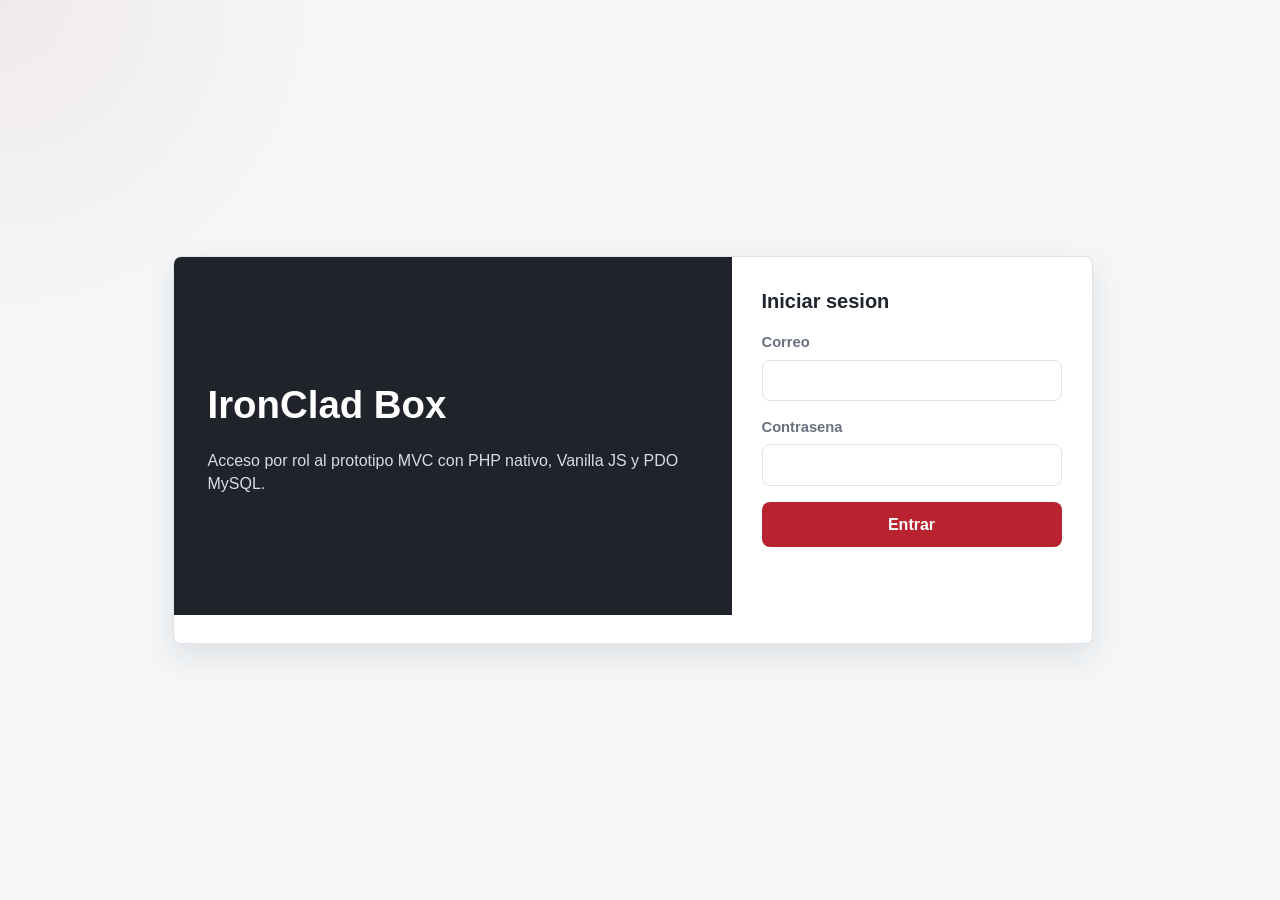
==== 3.Codigo/IRONBOX V1.0.0/views/index.html @ d188fbdb "Prepara IronClad Box para MySQL y despliegue" ====
<!doctype html>
<html lang="es">
<head>
    <meta charset="utf-8">
    <meta name="viewport" content="width=device-width, initial-scale=1">
    <title>IronClad Box | Inicio</title>
    <link rel="stylesheet" href="../assets/css/nav.css">
    <style>
        :root {
            --bg: #f4f6f8;
            --panel: #ffffff;
            --ink: #1f252c;
            --muted: #68717d;
            --line: #dce2e8;
            --brand: #b8232f;
            --brand-dark: #8e1923;
        }

        * {
            box-sizing: border-box;
        }

        body {
            margin: 0;
            background: var(--bg);
            color: var(--ink);
            font-family: Arial, Helvetica, sans-serif;
            line-height: 1.45;
        }

        header {
            background: #20242a;
            color: #fff;
            padding: 24px clamp(16px, 4vw, 48px);
        }

        header h1 {
            margin: 0;
            font-size: clamp(1.45rem, 2.4vw, 2.15rem);
            letter-spacing: 0;
        }

        header p {
            margin: 8px 0 0;
            max-width: 760px;
            color: #d6dce3;
        }

        main {
            width: min(1180px, calc(100% - 32px));
            margin: 24px auto 42px;
            display: grid;
            gap: 22px;
        }

        .panel {
            min-width: 0;
            background: var(--panel);
            border: 1px solid var(--line);
            border-radius: 8px;
            box-shadow: 0 6px 18px rgba(31, 35, 40, 0.06);
        }

        .panel-header {
            padding: 18px 20px 12px;
            border-bottom: 1px solid var(--line);
        }

        .panel-header h2 {
            margin: 0;
            font-size: 1.05rem;
            letter-spacing: 0;
        }

        .flow {
            padding: 18px 20px 20px;
            display: grid;
            grid-template-columns: repeat(auto-fit, minmax(240px, 1fr));
            gap: 14px;
        }

        .role-card {
            display: grid;
            align-content: start;
            gap: 12px;
            min-height: 230px;
            border: 1px solid var(--line);
            border-radius: 8px;
            padding: 16px;
            background: #fff;
        }

        .role-card h3 {
            margin: 0;
            font-size: 1rem;
        }

        .role-card p {
            margin: 0;
            color: var(--muted);
            font-size: 0.92rem;
        }

        .module-list {
            display: grid;
            gap: 8px;
            margin-top: 4px;
        }

        .module-link {
            display: flex;
            align-items: center;
            justify-content: space-between;
            gap: 12px;
            color: var(--ink);
            text-decoration: none;
            border: 1px solid var(--line);
            border-radius: 8px;
            padding: 10px 12px;
            font-weight: 700;
            background: #f9fafb;
        }

        .module-link:hover,
        .module-link:focus {
            border-color: var(--brand);
            color: var(--brand-dark);
            outline: none;
        }

        .module-link span {
            color: var(--muted);
            font-weight: 400;
            font-size: 0.86rem;
        }

        .architecture-grid {
            padding: 18px 20px 20px;
            display: grid;
            grid-template-columns: repeat(4, minmax(0, 1fr));
            gap: 14px;
        }

        .pattern-card {
            border: 1px solid var(--line);
            border-radius: 8px;
            background: #f9fafb;
            padding: 16px;
            display: grid;
            gap: 8px;
            align-content: start;
            min-height: 156px;
        }

        .pattern-card h3 {
            margin: 0;
            font-size: 0.98rem;
            color: var(--brand-dark);
        }

        .pattern-card p {
            margin: 0;
            color: var(--muted);
            font-size: 0.9rem;
        }

        .pattern-card code {
            color: var(--ink);
            font-size: 0.86rem;
            word-break: break-word;
        }

        @media (max-width: 980px) {
            .architecture-grid {
                grid-template-columns: repeat(2, minmax(0, 1fr));
            }
        }

        @media (max-width: 620px) {
            main {
                width: min(100% - 24px, 1180px);
            }

            .architecture-grid {
                grid-template-columns: 1fr;
            }

            .role-card {
                min-height: 0;
            }
        }
    </style>
    <link rel="stylesheet" href="../assets/css/app.css">
</head>
<body>
    <header>
        <h1>Panel de navegacion del MVP</h1>
        <p>Sesion activa: <strong id="sessionUserName">-</strong> · <span id="sessionUserRole">-</span></p>
    </header>

    <main>
        <section class="panel" aria-labelledby="modules-title">
            <div class="panel-header">
                <h2 id="modules-title">Modulos disponibles</h2>
            </div>

            <div class="flow">
                <article class="role-card" data-roles="Administrador">
                    <h3>Administrador</h3>
                    <p>Configura cuentas, membresias, agenda de clases y reportes.</p>
                    <div class="module-list">
                        <a class="module-link" href="gestion_usuarios.html">Usuarios</a>
                        <a class="module-link" href="gestion_membresias.html">Membresias</a>
                        <a class="module-link" href="gestion_clases.html">Clases</a>
                        <a class="module-link" href="reportes_admin.html">Reportes</a>
                    </div>
                </article>

                <article class="role-card" data-roles="Entrenador">
                    <h3>Entrenador</h3>
                    <p>Gestiona las clases disponibles del box.</p>
                    <div class="module-list">
                        <a class="module-link" href="gestion_clases.html">Clases</a>
                    </div>
                </article>

                <article class="role-card" data-roles="Atleta">
                    <h3>Atleta</h3>
                    <p>Consulta clases disponibles y administra su membresia.</p>
                    <div class="module-list">
                        <a class="module-link" href="reservas_atleta.html">Clases</a>
                        <a class="module-link" href="membresia_atleta.html">Mi membresia</a>
                    </div>
                </article>
            </div>
        </section>

        <section class="panel" aria-labelledby="architecture-title" data-roles="Administrador">
            <div class="panel-header">
                <h2 id="architecture-title">Evidencia tecnica del prototipo</h2>
            </div>

            <div class="architecture-grid">
                <article class="pattern-card">
                    <h3>MVC por capas</h3>
                    <p>Las vistas HTML/JS consumen controladores PHP, que delegan reglas a servicios y persistencia a DAO.</p>
                    <code>View -> Controller -> Service -> DAO</code>
                </article>

                <article class="pattern-card">
                    <h3>Builder</h3>
                    <p>Construccion validada de entidades complejas como Usuario, Clase, Membresia, Progreso y Reporte.</p>
                    <code>Service -> Builder -> Entidad valida</code>
                </article>

                <article class="pattern-card">
                    <h3>DAO / Repository</h3>
                    <p>El SQL se mantiene aislado en repositorios con PDO sobre MySQL, listo para despliegue.</p>
                    <code>DAO -> PDO -> MySQL</code>
                </article>

                <article class="pattern-card">
                    <h3>Sesion y roles</h3>
                    <p>AuthController y Auth.php validan login, estado activo y permisos; nav.js solo renderiza el menu.</p>
                    <code>correo + contrasena -> rol</code>
                </article>
            </div>
        </section>
    </main>

    <script src="../assets/js/nav.js"></script>
</body>
</html>
---- 3.Codigo/IRONBOX V1.0.0/assets/css/nav.css ----
.app-nav {
    position: sticky;
    top: 0;
    z-index: 20;
    background: #15191f;
    color: #fff;
    border-bottom: 1px solid rgba(255, 255, 255, 0.12);
    box-shadow: 0 6px 18px rgba(15, 20, 25, 0.18);
}

[data-roles][hidden],
body:not([data-rol]) [data-roles] {
    display: none !important;
}

.app-nav-inner {
    width: min(1180px, calc(100% - 32px));
    margin: 0 auto;
    padding: 10px 0;
    display: flex;
    align-items: center;
    justify-content: space-between;
    gap: 18px;
}

.app-nav-brand {
    display: inline-flex;
    align-items: center;
    gap: 10px;
    color: #fff;
    text-decoration: none;
    font-weight: 700;
    white-space: nowrap;
}

.app-nav-mark {
    width: 30px;
    height: 30px;
    border-radius: 8px;
    display: inline-grid;
    place-items: center;
    background: #b8232f;
    color: #fff;
    font-size: 0.82rem;
    line-height: 1;
}

.app-nav-groups {
    display: flex;
    align-items: stretch;
    justify-content: flex-end;
    gap: 12px;
    flex-wrap: wrap;
}

.app-nav-group {
    display: flex;
    align-items: center;
    gap: 6px;
    flex-wrap: wrap;
}

.app-nav-role {
    color: #aeb7c2;
    font-size: 0.76rem;
    font-weight: 700;
    text-transform: uppercase;
    letter-spacing: 0.04em;
    margin-right: 2px;
}

.app-nav-link {
    appearance: none;
    font-family: inherit;
    color: #f5f7fa;
    text-decoration: none;
    background: transparent;
    font-size: 0.9rem;
    border: 1px solid transparent;
    border-radius: 8px;
    padding: 7px 9px;
    line-height: 1.15;
    cursor: pointer;
}

.app-nav-link:hover,
.app-nav-link:focus {
    border-color: rgba(255, 255, 255, 0.28);
    background: rgba(255, 255, 255, 0.08);
    outline: none;
}

.app-nav-link.is-active {
    background: #fff;
    color: #20242a;
    border-color: #fff;
}

@media (max-width: 860px) {
    .app-nav-inner {
        align-items: flex-start;
        flex-direction: column;
        gap: 10px;
    }

    .app-nav-groups {
        width: 100%;
        justify-content: flex-start;
    }

    .app-nav-group {
        width: 100%;
    }

    .app-nav-role {
        width: 86px;
    }
}

@media (max-width: 520px) {
    .app-nav-inner {
        width: min(100% - 24px, 1180px);
    }

    .app-nav-link {
        padding: 7px 8px;
        font-size: 0.84rem;
    }
}
---- 3.Codigo/IRONBOX V1.0.0/assets/css/app.css ----
html {
    scrollbar-gutter: stable;
}

body {
    background:
        radial-gradient(circle at top left, rgba(184, 35, 47, 0.06), transparent 320px),
        var(--bg, #f4f6f8) !important;
    text-rendering: optimizeLegibility;
}

header {
    box-shadow: 0 10px 24px rgba(18, 24, 31, 0.12);
}

main {
    padding-bottom: 28px;
}

.panel {
    overflow: hidden;
    border-color: rgba(155, 168, 182, 0.38) !important;
    box-shadow: 0 10px 26px rgba(31, 37, 44, 0.07) !important;
}

.panel-header {
    background: linear-gradient(180deg, #ffffff 0%, #fbfcfd 100%);
}

.panel-header h2 {
    color: var(--ink, #1f252c);
}

input,
select,
textarea {
    min-height: 40px;
    border: 1px solid var(--line, #dce2e8);
    border-radius: 8px;
    background: #fff;
    color: var(--ink, #1f252c);
    transition: border-color 0.16s ease, box-shadow 0.16s ease, background-color 0.16s ease;
}

textarea {
    min-height: 96px;
    resize: vertical;
}

input:focus,
select:focus,
textarea:focus {
    border-color: var(--focus, #1f6feb) !important;
    box-shadow: 0 0 0 3px rgba(31, 111, 235, 0.14);
    outline: none;
}

button,
.primary,
.secondary,
.danger,
.module-link {
    transition: transform 0.14s ease, border-color 0.16s ease, background-color 0.16s ease, color 0.16s ease, box-shadow 0.16s ease;
}

button:hover,
.primary:hover,
.secondary:hover,
.danger:hover,
.module-link:hover {
    transform: translateY(-1px);
}

button:active,
.primary:active,
.secondary:active,
.danger:active,
.module-link:active {
    transform: translateY(0);
}

.primary {
    box-shadow: 0 8px 16px rgba(184, 35, 47, 0.18);
}

.secondary {
    background: #fff !important;
}

.status:not(:empty),
.empty {
    border-radius: 8px;
}

.table-wrap {
    border-radius: 8px;
    border: 1px solid var(--line, #dce2e8);
    overflow: auto;
}

table {
    width: 100%;
    border-collapse: collapse;
}

th {
    background: #f8fafc;
    color: var(--ink, #1f252c);
    font-size: 0.82rem;
    text-transform: uppercase;
    letter-spacing: 0.03em;
}

td,
th {
    vertical-align: top;
}

tbody tr:hover {
    background: #fbfcfd;
}

.chart-wrap,
.metrics,
.athlete-box,
.summary,
.message-list {
    border-radius: 8px;
}

.tag,
.badge {
    border-radius: 999px;
    font-weight: 700;
}

@media (max-width: 720px) {
    header {
        padding-left: 18px !important;
        padding-right: 18px !important;
    }

    main {
        width: min(100% - 24px, 1180px) !important;
        margin-top: 18px !important;
    }

    .panel-header {
        padding: 16px !important;
    }

    .actions {
        align-items: stretch !important;
        flex-direction: column !important;
    }

    .actions button,
    .actions a,
    .primary,
    .secondary,
    .danger {
        width: 100%;
        justify-content: center;
    }
}
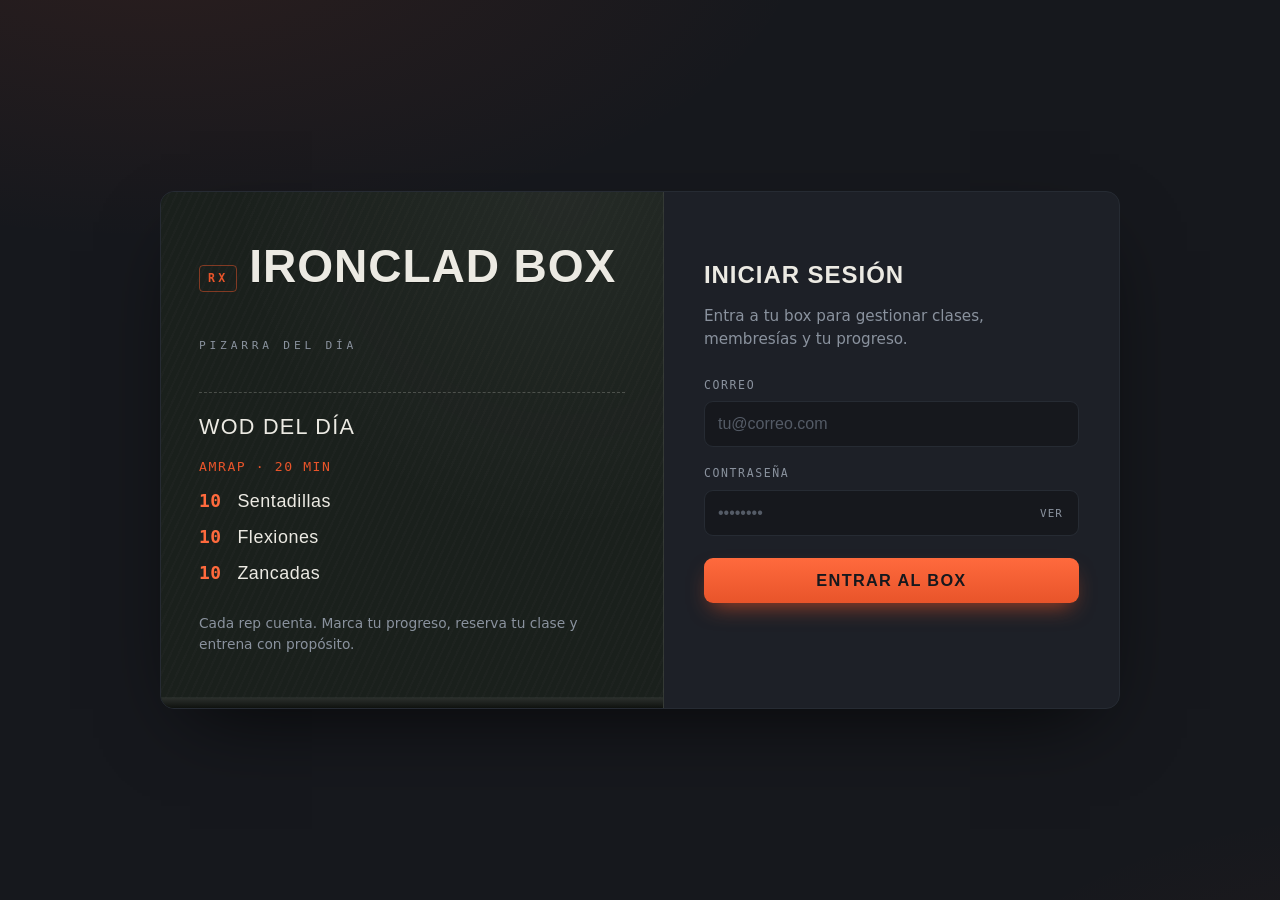
==== commit f21abcdf: "Cambios usabilidad" ====
--- a/3.Codigo/IRONBOX V1.0.0/views/index.html
+++ b/3.Codigo/IRONBOX V1.0.0/views/index.html
@@ -194,7 +194,7 @@
 </head>
 <body>
     <header>
-        <h1>Panel de navegacion del MVP</h1>
+        <h1>Inicio</h1>
         <p>Sesion activa: <strong id="sessionUserName">-</strong> · <span id="sessionUserRole">-</span></p>
     </header>
 
@@ -218,18 +218,22 @@
 
                 <article class="role-card" data-roles="Entrenador">
                     <h3>Entrenador</h3>
-                    <p>Gestiona las clases disponibles del box.</p>
+                    <p>Programa las clases del box, registra el progreso de los atletas y comunicate con ellos.</p>
                     <div class="module-list">
                         <a class="module-link" href="gestion_clases.html">Clases</a>
+                        <a class="module-link" href="seguimiento_progreso.html">Progreso</a>
+                        <a class="module-link" href="comunicacion_entrenador.html">Comunicacion</a>
                     </div>
                 </article>
 
                 <article class="role-card" data-roles="Atleta">
                     <h3>Atleta</h3>
-                    <p>Consulta clases disponibles y administra su membresia.</p>
+                    <p>Reserva tus clases, sigue tu progreso, gestiona tu membresia y revisa tus mensajes.</p>
                     <div class="module-list">
                         <a class="module-link" href="reservas_atleta.html">Clases</a>
+                        <a class="module-link" href="progreso_atleta.html">Mi progreso</a>
                         <a class="module-link" href="membresia_atleta.html">Mi membresia</a>
+                        <a class="module-link" href="bandeja_atleta.html">Mensajes</a>
                     </div>
                 </article>
             </div>
--- a/3.Codigo/IRONBOX V1.0.0/assets/css/nav.css
+++ b/3.Codigo/IRONBOX V1.0.0/assets/css/nav.css
@@ -2,10 +2,11 @@
     position: sticky;
     top: 0;
     z-index: 20;
-    background: #15191f;
-    color: #fff;
-    border-bottom: 1px solid rgba(255, 255, 255, 0.12);
-    box-shadow: 0 6px 18px rgba(15, 20, 25, 0.18);
+    background: #101216;
+    color: #eceae3;
+    border-bottom: 1px solid rgba(232, 84, 42, 0.35);
+    box-shadow: 0 10px 26px rgba(0, 0, 0, 0.45);
+    font-family: "Inter", system-ui, Arial, sans-serif;
 }
 
 [data-roles][hidden],
@@ -27,9 +28,12 @@
     display: inline-flex;
     align-items: center;
     gap: 10px;
-    color: #fff;
+    color: #eceae3;
     text-decoration: none;
-    font-weight: 700;
+    font-family: "Oswald", sans-serif;
+    font-weight: 600;
+    letter-spacing: 0.04em;
+    text-transform: uppercase;
     white-space: nowrap;
 }
 
@@ -39,9 +43,11 @@
     border-radius: 8px;
     display: inline-grid;
     place-items: center;
-    background: #b8232f;
-    color: #fff;
-    font-size: 0.82rem;
+    background: linear-gradient(180deg, #ff6a3d, #e8542a);
+    color: #16181d;
+    font-family: "JetBrains Mono", monospace;
+    font-weight: 700;
+    font-size: 0.78rem;
     line-height: 1;
 }
 
@@ -61,39 +67,42 @@
 }
 
 .app-nav-role {
-    color: #aeb7c2;
-    font-size: 0.76rem;
+    color: #8a929e;
+    font-family: "JetBrains Mono", monospace;
+    font-size: 0.7rem;
     font-weight: 700;
     text-transform: uppercase;
-    letter-spacing: 0.04em;
+    letter-spacing: 0.12em;
     margin-right: 2px;
 }
 
 .app-nav-link {
     appearance: none;
-    font-family: inherit;
-    color: #f5f7fa;
+    font-family: "Inter", system-ui, sans-serif;
+    color: #cfd3da;
     text-decoration: none;
     background: transparent;
     font-size: 0.9rem;
     border: 1px solid transparent;
     border-radius: 8px;
-    padding: 7px 9px;
+    padding: 7px 10px;
     line-height: 1.15;
     cursor: pointer;
 }
 
 .app-nav-link:hover,
 .app-nav-link:focus {
-    border-color: rgba(255, 255, 255, 0.28);
-    background: rgba(255, 255, 255, 0.08);
+    border-color: rgba(232, 84, 42, 0.5);
+    background: rgba(232, 84, 42, 0.1);
+    color: #eceae3;
     outline: none;
 }
 
 .app-nav-link.is-active {
-    background: #fff;
-    color: #20242a;
-    border-color: #fff;
+    background: linear-gradient(180deg, #ff6a3d, #e8542a);
+    color: #16181d;
+    border-color: transparent;
+    font-weight: 600;
 }
 
 @media (max-width: 860px) {
--- a/3.Codigo/IRONBOX V1.0.0/assets/css/app.css
+++ b/3.Codigo/IRONBOX V1.0.0/assets/css/app.css
@@ -1,165 +1,286 @@
-html {
-    scrollbar-gutter: stable;
-}
+@import url('https://fonts.googleapis.com/css2?family=Oswald:wght@400;500;600;700&family=Inter:wght@400;500;600&family=JetBrains+Mono:wght@500;700&display=swap');
+
+/* ============================================================
+   IronClad Box — sistema de diseño "hierro / tiza / brasa".
+   Esta hoja se carga al final en cada vista, por lo que sus
+   tokens y reglas re-tematizan las pantallas heredadas sin
+   tocar su HTML. La firma (pizarra) vive en el login; aquí el
+   interior es oscuro, atlético y disciplinado.
+   ============================================================ */
+
+:root {
+    --bg: #16181d;
+    --bg-2: #1a1d23;
+    --panel: #1d2027;
+    --panel-2: #22262e;
+    --steel: #2b313a;
+    --ink: #eceae3;
+    --muted: #8a929e;
+    --line: rgba(236, 234, 227, 0.12);
+    --brand: #e8542a;
+    --brand-dark: #ff6a3d;
+    --focus: #e8542a;
+    --ok: #7bc67e;
+    --warn: #e0a54b;
+    --danger: #ff6b5e;
+}
+
+html { scrollbar-gutter: stable; }
 
 body {
     background:
-        radial-gradient(circle at top left, rgba(184, 35, 47, 0.06), transparent 320px),
-        var(--bg, #f4f6f8) !important;
+        radial-gradient(1000px 480px at 8% -10%, rgba(232, 84, 42, 0.08), transparent 60%),
+        var(--bg) !important;
+    color: var(--ink) !important;
+    font-family: "Inter", system-ui, Arial, sans-serif !important;
     text-rendering: optimizeLegibility;
-}
-
+    -webkit-font-smoothing: antialiased;
+}
+
+/* ---------- Cabecera de página ---------- */
 header {
-    box-shadow: 0 10px 24px rgba(18, 24, 31, 0.12);
-}
-
-main {
-    padding-bottom: 28px;
-}
-
-.panel {
+    background: linear-gradient(180deg, var(--panel-2), var(--bg-2)) !important;
+    color: var(--ink) !important;
+    border-bottom: 1px solid var(--line);
+    box-shadow: 0 12px 30px -18px rgba(0, 0, 0, 0.8);
+}
+
+header h1,
+header h1 strong {
+    font-family: "Oswald", sans-serif !important;
+    font-weight: 600 !important;
+    letter-spacing: 0.03em;
+    text-transform: uppercase;
+    color: var(--ink) !important;
+}
+
+header p { color: var(--muted) !important; }
+
+main { padding-bottom: 28px; }
+
+/* ---------- Paneles / tarjetas ---------- */
+.panel,
+.role-card,
+.chart-wrap,
+.metrics,
+.athlete-box,
+.summary,
+.message-list {
+    background: var(--panel) !important;
+    border: 1px solid var(--line) !important;
+    border-radius: 12px !important;
+    box-shadow: 0 18px 40px -28px rgba(0, 0, 0, 0.85) !important;
     overflow: hidden;
-    border-color: rgba(155, 168, 182, 0.38) !important;
-    box-shadow: 0 10px 26px rgba(31, 37, 44, 0.07) !important;
 }
 
 .panel-header {
-    background: linear-gradient(180deg, #ffffff 0%, #fbfcfd 100%);
-}
-
-.panel-header h2 {
-    color: var(--ink, #1f252c);
+    background: linear-gradient(180deg, var(--panel-2), var(--panel)) !important;
+    border-bottom: 1px solid var(--line) !important;
+}
+
+.panel-header h2,
+h2, h3 {
+    font-family: "Oswald", sans-serif !important;
+    font-weight: 500 !important;
+    letter-spacing: 0.04em;
+    text-transform: uppercase;
+    color: var(--ink) !important;
+}
+
+.pattern-card h3,
+.module-link:hover,
+.module-link:focus { color: var(--brand-dark) !important; }
+
+/* ---------- Formularios ---------- */
+label {
+    color: var(--muted) !important;
+    font-family: "JetBrains Mono", monospace !important;
+    font-size: 0.72rem !important;
+    letter-spacing: 0.12em;
+    text-transform: uppercase;
 }
 
 input,
 select,
 textarea {
-    min-height: 40px;
-    border: 1px solid var(--line, #dce2e8);
-    border-radius: 8px;
-    background: #fff;
-    color: var(--ink, #1f252c);
-    transition: border-color 0.16s ease, box-shadow 0.16s ease, background-color 0.16s ease;
-}
-
-textarea {
-    min-height: 96px;
-    resize: vertical;
-}
+    min-height: 42px;
+    border: 1px solid var(--steel) !important;
+    border-radius: 9px !important;
+    background: var(--bg) !important;
+    color: var(--ink) !important;
+    font-family: "Inter", sans-serif !important;
+    transition: border-color 0.16s ease, box-shadow 0.16s ease;
+}
+
+textarea { min-height: 96px; resize: vertical; }
+
+input::placeholder,
+textarea::placeholder { color: #545b66; }
 
 input:focus,
 select:focus,
 textarea:focus {
-    border-color: var(--focus, #1f6feb) !important;
-    box-shadow: 0 0 0 3px rgba(31, 111, 235, 0.14);
-    outline: none;
-}
-
+    border-color: var(--focus) !important;
+    box-shadow: 0 0 0 3px rgba(232, 84, 42, 0.22) !important;
+    outline: none !important;
+}
+
+/* selects y date/time pickers legibles en oscuro */
+select option { background: var(--panel); color: var(--ink); }
+input[type="date"]::-webkit-calendar-picker-indicator,
+input[type="time"]::-webkit-calendar-picker-indicator { filter: invert(0.8); }
+
+/* ---------- Botones ---------- */
 button,
 .primary,
 .secondary,
 .danger,
 .module-link {
-    transition: transform 0.14s ease, border-color 0.16s ease, background-color 0.16s ease, color 0.16s ease, box-shadow 0.16s ease;
-}
+    font-family: "Oswald", sans-serif !important;
+    font-weight: 600;
+    letter-spacing: 0.05em;
+    transition: transform 0.14s ease, border-color 0.16s ease,
+        background-color 0.16s ease, color 0.16s ease, box-shadow 0.16s ease, filter 0.16s ease;
+}
+
+.primary {
+    background: linear-gradient(180deg, var(--brand-dark), var(--brand)) !important;
+    color: #16181d !important;
+    border: 0 !important;
+    text-transform: uppercase;
+    box-shadow: 0 10px 22px -10px rgba(232, 84, 42, 0.7) !important;
+}
+.primary:hover { filter: brightness(1.06); }
+
+.secondary {
+    background: var(--panel-2) !important;
+    color: var(--ink) !important;
+    border: 1px solid var(--steel) !important;
+    text-transform: uppercase;
+}
+.secondary:hover { background: var(--steel) !important; }
+
+.danger {
+    background: transparent !important;
+    color: var(--danger) !important;
+    border: 1px solid rgba(255, 107, 94, 0.45) !important;
+    text-transform: uppercase;
+}
+.danger:hover { background: rgba(255, 107, 94, 0.12) !important; }
 
 button:hover,
 .primary:hover,
 .secondary:hover,
 .danger:hover,
-.module-link:hover {
-    transform: translateY(-1px);
-}
+.module-link:hover { transform: translateY(-1px); }
 
 button:active,
 .primary:active,
 .secondary:active,
-.danger:active,
-.module-link:active {
-    transform: translateY(0);
-}
-
-.primary {
-    box-shadow: 0 8px 16px rgba(184, 35, 47, 0.18);
-}
-
-.secondary {
-    background: #fff !important;
-}
-
-.status:not(:empty),
-.empty {
-    border-radius: 8px;
-}
-
+.danger:active { transform: translateY(0); }
+
+button:focus-visible,
+a:focus-visible,
+.module-link:focus-visible {
+    outline: 3px solid rgba(255, 106, 61, 0.6);
+    outline-offset: 2px;
+}
+
+/* ---------- Estados / mensajes ---------- */
+.status.ok {
+    color: var(--ok) !important;
+    background: rgba(123, 198, 126, 0.1) !important;
+    border: 1px solid rgba(123, 198, 126, 0.35) !important;
+    border-radius: 9px;
+}
+.status.error {
+    color: var(--danger) !important;
+    background: rgba(255, 107, 94, 0.1) !important;
+    border: 1px solid rgba(255, 107, 94, 0.35) !important;
+    border-radius: 9px;
+}
+.status.warn {
+    color: var(--warn) !important;
+    background: rgba(224, 165, 75, 0.1) !important;
+    border: 1px solid rgba(224, 165, 75, 0.35) !important;
+    border-radius: 9px;
+}
+.empty { color: var(--muted) !important; }
+
+/* ---------- Tablas ---------- */
 .table-wrap {
-    border-radius: 8px;
-    border: 1px solid var(--line, #dce2e8);
+    border-radius: 10px;
+    border: 1px solid var(--line);
     overflow: auto;
 }
 
-table {
-    width: 100%;
-    border-collapse: collapse;
-}
+table { width: 100%; border-collapse: collapse; }
 
 th {
-    background: #f8fafc;
-    color: var(--ink, #1f252c);
-    font-size: 0.82rem;
-    text-transform: uppercase;
-    letter-spacing: 0.03em;
-}
-
-td,
-th {
-    vertical-align: top;
-}
-
-tbody tr:hover {
-    background: #fbfcfd;
-}
-
-.chart-wrap,
-.metrics,
-.athlete-box,
-.summary,
-.message-list {
-    border-radius: 8px;
-}
-
+    background: var(--panel-2) !important;
+    color: var(--muted) !important;
+    font-family: "JetBrains Mono", monospace !important;
+    font-size: 0.72rem !important;
+    text-transform: uppercase;
+    letter-spacing: 0.1em;
+    border-bottom: 1px solid var(--line) !important;
+}
+
+td { border-bottom: 1px solid var(--line) !important; color: var(--ink); }
+tbody tr:hover { background: rgba(236, 234, 227, 0.04) !important; }
+
+/* ---------- Chips / badges ---------- */
 .tag,
 .badge {
-    border-radius: 999px;
+    background: var(--panel-2) !important;
+    color: var(--ink) !important;
+    border: 1px solid var(--line);
+    border-radius: 999px !important;
+    font-family: "JetBrains Mono", monospace !important;
     font-weight: 700;
-}
-
+    letter-spacing: 0.04em;
+}
+
+/* ---------- Dashboard (index) ---------- */
+.module-link {
+    background: var(--bg) !important;
+    color: var(--ink) !important;
+    border: 1px solid var(--steel) !important;
+    border-radius: 9px !important;
+    text-transform: none;
+}
+.module-link:hover,
+.module-link:focus {
+    border-color: var(--brand) !important;
+    background: var(--panel-2) !important;
+}
+.module-link span { color: var(--muted) !important; }
+
+.role-card p,
+.pattern-card p { color: var(--muted) !important; }
+
+.pattern-card {
+    background: var(--bg) !important;
+    border: 1px solid var(--line) !important;
+    border-radius: 10px !important;
+}
+.pattern-card code { color: var(--brand-dark) !important; font-family: "JetBrains Mono", monospace; }
+
+/* ---------- Datos numéricos (progreso/reportes) ---------- */
+.metrics strong,
+.summary strong,
+.metric-value { font-family: "JetBrains Mono", monospace !important; color: var(--brand-dark); }
+
+/* ---------- Responsive heredado ---------- */
 @media (max-width: 720px) {
-    header {
-        padding-left: 18px !important;
-        padding-right: 18px !important;
-    }
-
-    main {
-        width: min(100% - 24px, 1180px) !important;
-        margin-top: 18px !important;
-    }
-
-    .panel-header {
-        padding: 16px !important;
-    }
-
-    .actions {
-        align-items: stretch !important;
-        flex-direction: column !important;
-    }
-
+    .actions { align-items: stretch !important; flex-direction: column !important; }
     .actions button,
     .actions a,
     .primary,
     .secondary,
-    .danger {
-        width: 100%;
-        justify-content: center;
-    }
-}
+    .danger { width: 100%; justify-content: center; }
+}
+
+@media (prefers-reduced-motion: reduce) {
+    * { transition: none !important; }
+}
